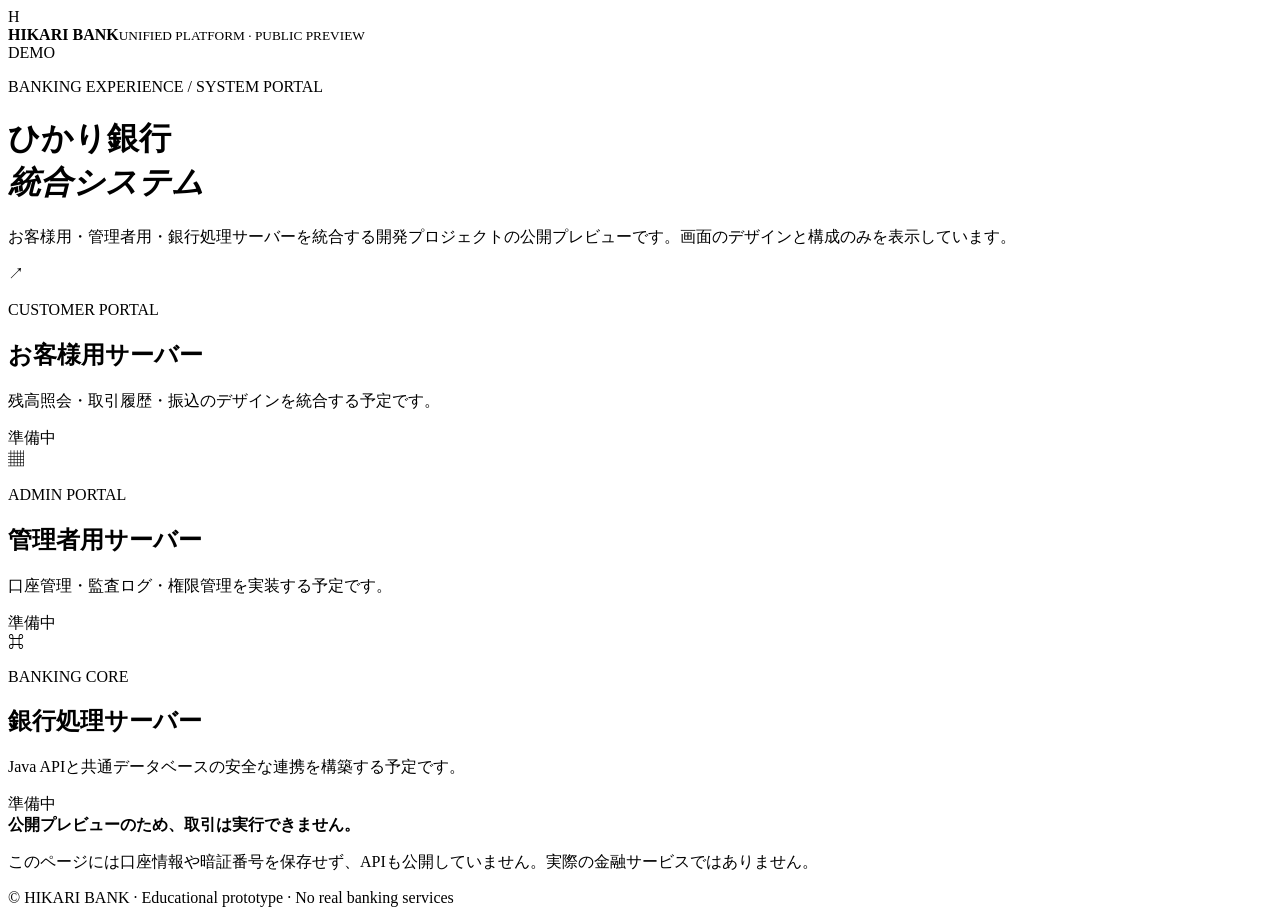
==== docs/index.html @ c7a2e097 "Prepare GitHub Pages" ====
<!doctype html>
<html lang="ja"><head><meta charset="utf-8"><meta name="viewport" content="width=device-width, initial-scale=1"><meta name="robots" content="noindex,nofollow"><title>HIKARI BANK | System Preview</title><link rel="stylesheet" href="/styles.css"></head>
<body><div class="shell"><header><div class="logo">H</div><div><strong>HIKARI BANK</strong><small>UNIFIED PLATFORM · PUBLIC PREVIEW</small></div><span class="state">DEMO</span></header>
<main><p class="kicker">BANKING EXPERIENCE / SYSTEM PORTAL</p><h1>ひかり銀行<br><em>統合システム</em></h1><p class="intro">お客様用・管理者用・銀行処理サーバーを統合する開発プロジェクトの公開プレビューです。画面のデザインと構成のみを表示しています。</p>
<div class="cards"><section><span class="symbol">↗</span><p class="tag">CUSTOMER PORTAL</p><h2>お客様用サーバー</h2><p>残高照会・取引履歴・振込のデザインを統合する予定です。</p><span class="disabled">準備中</span></section>
<section><span class="symbol">▦</span><p class="tag">ADMIN PORTAL</p><h2>管理者用サーバー</h2><p>口座管理・監査ログ・権限管理を実装する予定です。</p><span class="disabled">準備中</span></section>
<section><span class="symbol">⌘</span><p class="tag">BANKING CORE</p><h2>銀行処理サーバー</h2><p>Java APIと共通データベースの安全な連携を構築する予定です。</p><span class="disabled">準備中</span></section></div>
<div class="notice"><strong>公開プレビューのため、取引は実行できません。</strong><p>このページには口座情報や暗証番号を保存せず、APIも公開していません。実際の金融サービスではありません。</p></div></main><footer>© HIKARI BANK · Educational prototype · No real banking services</footer></div></body></html>
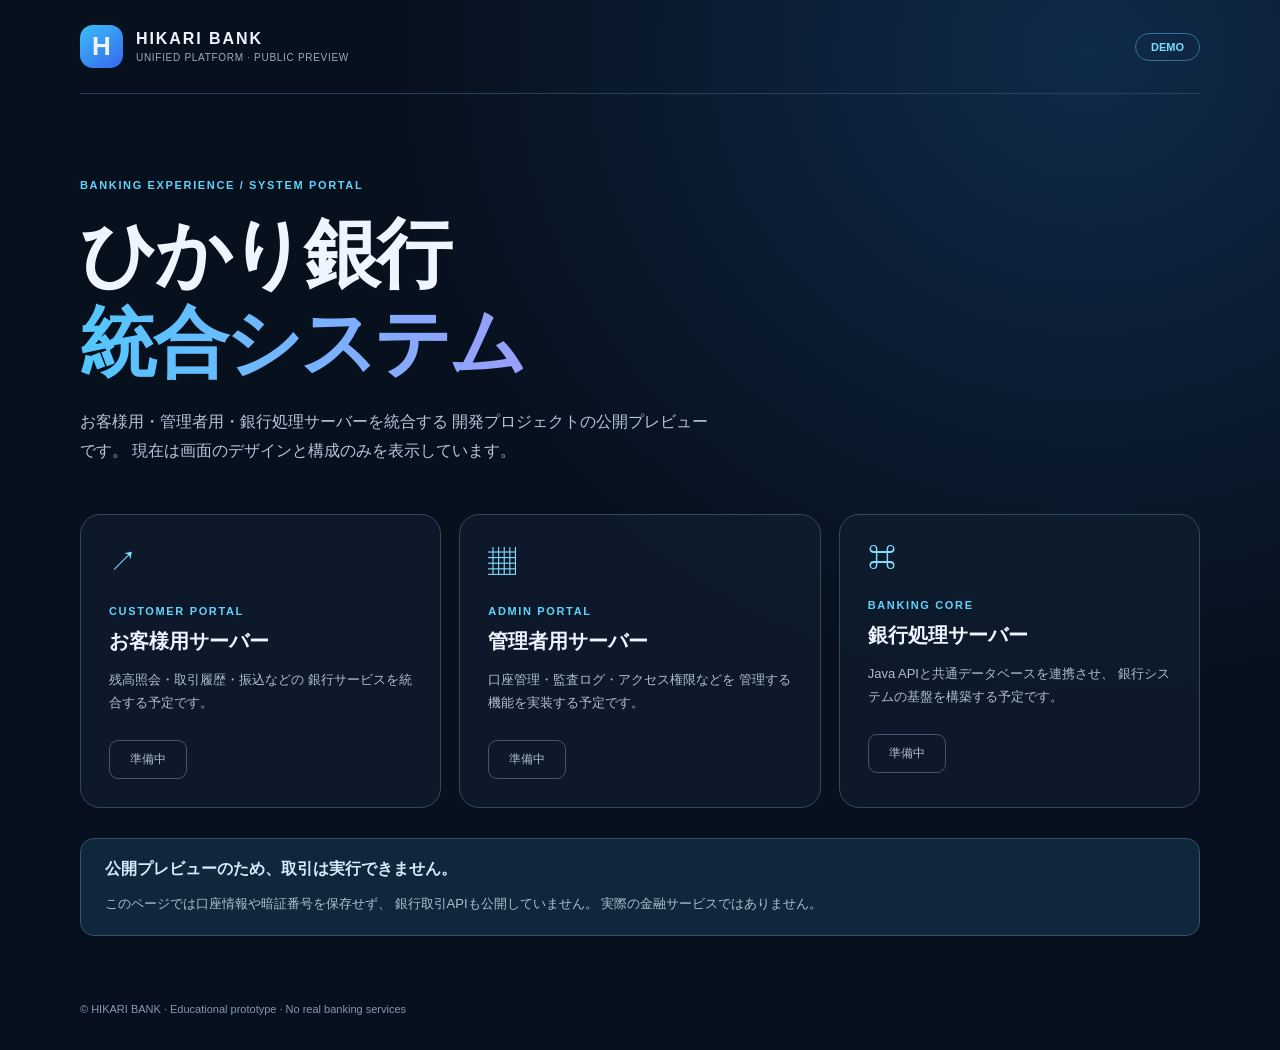
==== commit a7a601e6: "Update Hikari Bank portal" ====
--- a/docs/index.html
+++ b/docs/index.html
@@ -1,8 +1,126 @@
-<!doctype html>
-<html lang="ja"><head><meta charset="utf-8"><meta name="viewport" content="width=device-width, initial-scale=1"><meta name="robots" content="noindex,nofollow"><title>HIKARI BANK | System Preview</title><link rel="stylesheet" href="/styles.css"></head>
-<body><div class="shell"><header><div class="logo">H</div><div><strong>HIKARI BANK</strong><small>UNIFIED PLATFORM · PUBLIC PREVIEW</small></div><span class="state">DEMO</span></header>
-<main><p class="kicker">BANKING EXPERIENCE / SYSTEM PORTAL</p><h1>ひかり銀行<br><em>統合システム</em></h1><p class="intro">お客様用・管理者用・銀行処理サーバーを統合する開発プロジェクトの公開プレビューです。画面のデザインと構成のみを表示しています。</p>
-<div class="cards"><section><span class="symbol">↗</span><p class="tag">CUSTOMER PORTAL</p><h2>お客様用サーバー</h2><p>残高照会・取引履歴・振込のデザインを統合する予定です。</p><span class="disabled">準備中</span></section>
-<section><span class="symbol">▦</span><p class="tag">ADMIN PORTAL</p><h2>管理者用サーバー</h2><p>口座管理・監査ログ・権限管理を実装する予定です。</p><span class="disabled">準備中</span></section>
-<section><span class="symbol">⌘</span><p class="tag">BANKING CORE</p><h2>銀行処理サーバー</h2><p>Java APIと共通データベースの安全な連携を構築する予定です。</p><span class="disabled">準備中</span></section></div>
-<div class="notice"><strong>公開プレビューのため、取引は実行できません。</strong><p>このページには口座情報や暗証番号を保存せず、APIも公開していません。実際の金融サービスではありません。</p></div></main><footer>© HIKARI BANK · Educational prototype · No real banking services</footer></div></body></html>
+
+<!DOCTYPE html>
+<html lang="ja">
+<head>
+  <meta charset="UTF-8">
+  <meta name="viewport" content="width=device-width, initial-scale=1.0">
+  <meta name="robots" content="noindex, nofollow">
+  <meta name="theme-color" content="#07111f">
+
+  <title>HIKARI BANK | 統合システム</title>
+
+  <!-- GitHub Pages対応：相対パスでCSSを読み込む -->
+  <link rel="stylesheet" href="./styles.css">
+</head>
+
+<body>
+  <div class="shell">
+
+    <!-- ヘッダー -->
+    <header>
+      <div class="logo" aria-hidden="true">H</div>
+
+      <div>
+        <strong>HIKARI BANK</strong>
+        <small>UNIFIED PLATFORM · PUBLIC PREVIEW</small>
+      </div>
+
+      <span class="state">DEMO</span>
+    </header>
+
+    <!-- メインコンテンツ -->
+    <main>
+
+      <p class="kicker">
+        BANKING EXPERIENCE / SYSTEM PORTAL
+      </p>
+
+      <h1>
+        ひかり銀行<br>
+        <em>統合システム</em>
+      </h1>
+
+      <p class="intro">
+        お客様用・管理者用・銀行処理サーバーを統合する
+        開発プロジェクトの公開プレビューです。
+        現在は画面のデザインと構成のみを表示しています。
+      </p>
+
+      <!-- システム一覧 -->
+      <div class="cards">
+
+        <!-- お客様用 -->
+        <section>
+          <span class="symbol" aria-hidden="true">↗</span>
+
+          <p class="tag">CUSTOMER PORTAL</p>
+
+          <h2>お客様用サーバー</h2>
+
+          <p>
+            残高照会・取引履歴・振込などの
+            銀行サービスを統合する予定です。
+          </p>
+
+          <span class="disabled">準備中</span>
+        </section>
+
+        <!-- 管理者用 -->
+        <section>
+          <span class="symbol" aria-hidden="true">▦</span>
+
+          <p class="tag">ADMIN PORTAL</p>
+
+          <h2>管理者用サーバー</h2>
+
+          <p>
+            口座管理・監査ログ・アクセス権限などを
+            管理する機能を実装する予定です。
+          </p>
+
+          <span class="disabled">準備中</span>
+        </section>
+
+        <!-- 銀行処理 -->
+        <section>
+          <span class="symbol" aria-hidden="true">⌘</span>
+
+          <p class="tag">BANKING CORE</p>
+
+          <h2>銀行処理サーバー</h2>
+
+          <p>
+            Java APIと共通データベースを連携させ、
+            銀行システムの基盤を構築する予定です。
+          </p>
+
+          <span class="disabled">準備中</span>
+        </section>
+
+      </div>
+
+      <!-- 注意事項 -->
+      <div class="notice">
+        <strong>
+          公開プレビューのため、取引は実行できません。
+        </strong>
+
+        <p>
+          このページでは口座情報や暗証番号を保存せず、
+          銀行取引APIも公開していません。
+          実際の金融サービスではありません。
+        </p>
+      </div>
+
+    </main>
+
+    <!-- フッター -->
+    <footer>
+      © HIKARI BANK · Educational prototype ·
+      No real banking services
+    </footer>
+
+  </div>
+</body>
+</html>
+
--- a/docs/styles.css
+++ b/docs/styles.css
@@ -0,0 +1 @@
+*{box-sizing:border-box}body{margin:0;background:#07101d;color:#eef5ff;font-family:-apple-system,BlinkMacSystemFont,"Hiragino Kaku Gothic ProN","Noto Sans JP",sans-serif;min-height:100vh;background-image:radial-gradient(ellipse at 85% 5%,#17417088,transparent 46%)}.shell{width:min(1120px,calc(100% - 36px));margin:auto}header{display:flex;align-items:center;gap:13px;border-bottom:1px solid #29405b;padding:25px 0}.logo{width:43px;height:43px;border-radius:13px;background:linear-gradient(145deg,#3abef7,#3766ef);display:grid;place-items:center;font-weight:900;font-size:26px}header strong{letter-spacing:.12em}header small{display:block;font-size:10px;color:#9aacbf;margin-top:4px;letter-spacing:.07em}.state{margin-left:auto;border:1px solid #2d7299;border-radius:30px;padding:7px 15px;color:#7bddff;font-size:11px;font-weight:700}main{padding:74px 0 42px}.kicker,.tag{color:#64d1fb;font-weight:700;letter-spacing:.15em;font-size:11px}h1{font-size:clamp(42px,7vw,76px);line-height:1.17;letter-spacing:-.045em;margin:19px 0}h1 em{font-style:normal;background:linear-gradient(90deg,#52c8ff,#9a9efc);background-clip:text;color:transparent}.intro{max-width:640px;color:#b6c6d9;line-height:1.85}.cards{margin:48px 0 30px;display:grid;grid-template-columns:repeat(3,minmax(0,1fr));gap:18px}.cards section{min-height:265px;border:1px solid #314960;background:#101e30b8;border-radius:20px;padding:28px}.symbol{font-size:28px;color:#83dcff}.tag{margin-top:24px}.cards h2{font-size:20px;margin:10px 0}.cards p:not(.tag){font-size:13px;color:#aebdd0;line-height:1.8}.disabled{display:inline-block;margin-top:12px;border:1px solid #425571;border-radius:9px;padding:10px 20px;font-size:12px;color:#afbfce}.notice{padding:20px 24px;border:1px solid #31536e;border-radius:14px;background:#10263a;color:#d4eafd}.notice p{margin-bottom:0;color:#aebfd0;font-size:13px;line-height:1.7}footer{padding:25px 0 35px;color:#8299b1;font-size:11px}@media(max-width:760px){main{padding-top:45px}.cards{grid-template-columns:1fr;margin-top:30px}.cards section{min-height:unset}header{padding:18px 0}.state{font-size:10px;padding:6px 10px}}
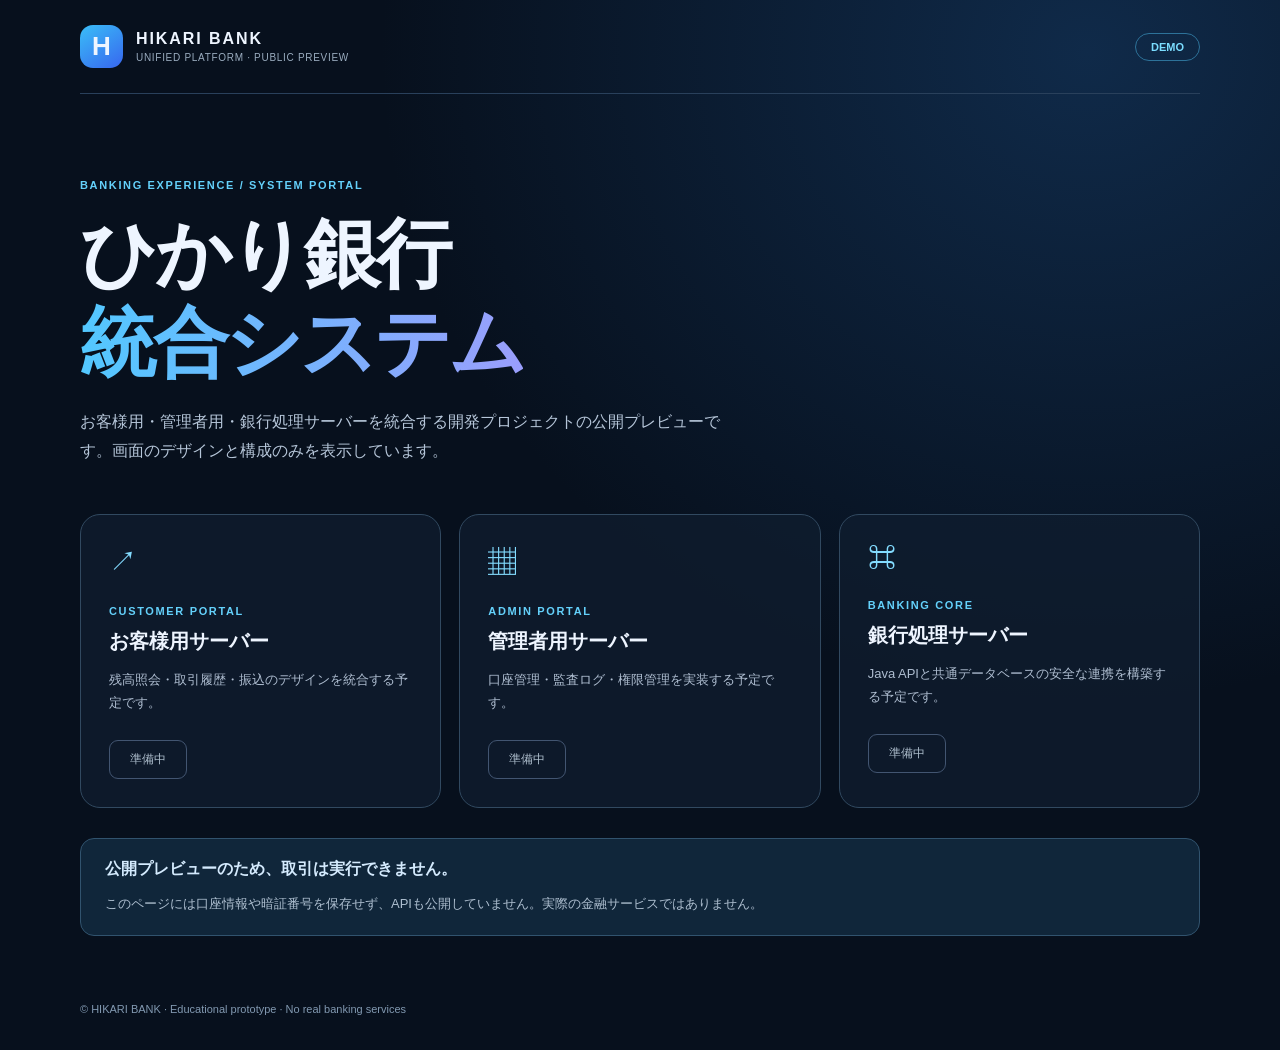
==== commit 2b343f84: "Fix GitHub Pages layout" ====
--- a/docs/index.html
+++ b/docs/index.html
@@ -1,126 +1,8 @@
-
-<!DOCTYPE html>
-<html lang="ja">
-<head>
-  <meta charset="UTF-8">
-  <meta name="viewport" content="width=device-width, initial-scale=1.0">
-  <meta name="robots" content="noindex, nofollow">
-  <meta name="theme-color" content="#07111f">
-
-  <title>HIKARI BANK | 統合システム</title>
-
-  <!-- GitHub Pages対応：相対パスでCSSを読み込む -->
-  <link rel="stylesheet" href="./styles.css">
-</head>
-
-<body>
-  <div class="shell">
-
-    <!-- ヘッダー -->
-    <header>
-      <div class="logo" aria-hidden="true">H</div>
-
-      <div>
-        <strong>HIKARI BANK</strong>
-        <small>UNIFIED PLATFORM · PUBLIC PREVIEW</small>
-      </div>
-
-      <span class="state">DEMO</span>
-    </header>
-
-    <!-- メインコンテンツ -->
-    <main>
-
-      <p class="kicker">
-        BANKING EXPERIENCE / SYSTEM PORTAL
-      </p>
-
-      <h1>
-        ひかり銀行<br>
-        <em>統合システム</em>
-      </h1>
-
-      <p class="intro">
-        お客様用・管理者用・銀行処理サーバーを統合する
-        開発プロジェクトの公開プレビューです。
-        現在は画面のデザインと構成のみを表示しています。
-      </p>
-
-      <!-- システム一覧 -->
-      <div class="cards">
-
-        <!-- お客様用 -->
-        <section>
-          <span class="symbol" aria-hidden="true">↗</span>
-
-          <p class="tag">CUSTOMER PORTAL</p>
-
-          <h2>お客様用サーバー</h2>
-
-          <p>
-            残高照会・取引履歴・振込などの
-            銀行サービスを統合する予定です。
-          </p>
-
-          <span class="disabled">準備中</span>
-        </section>
-
-        <!-- 管理者用 -->
-        <section>
-          <span class="symbol" aria-hidden="true">▦</span>
-
-          <p class="tag">ADMIN PORTAL</p>
-
-          <h2>管理者用サーバー</h2>
-
-          <p>
-            口座管理・監査ログ・アクセス権限などを
-            管理する機能を実装する予定です。
-          </p>
-
-          <span class="disabled">準備中</span>
-        </section>
-
-        <!-- 銀行処理 -->
-        <section>
-          <span class="symbol" aria-hidden="true">⌘</span>
-
-          <p class="tag">BANKING CORE</p>
-
-          <h2>銀行処理サーバー</h2>
-
-          <p>
-            Java APIと共通データベースを連携させ、
-            銀行システムの基盤を構築する予定です。
-          </p>
-
-          <span class="disabled">準備中</span>
-        </section>
-
-      </div>
-
-      <!-- 注意事項 -->
-      <div class="notice">
-        <strong>
-          公開プレビューのため、取引は実行できません。
-        </strong>
-
-        <p>
-          このページでは口座情報や暗証番号を保存せず、
-          銀行取引APIも公開していません。
-          実際の金融サービスではありません。
-        </p>
-      </div>
-
-    </main>
-
-    <!-- フッター -->
-    <footer>
-      © HIKARI BANK · Educational prototype ·
-      No real banking services
-    </footer>
-
-  </div>
-</body>
-</html>
-
+<!doctype html>
+<html lang="ja"><head><meta charset="utf-8"><meta name="viewport" content="width=device-width, initial-scale=1"><meta name="robots" content="noindex,nofollow"><title>HIKARI BANK | System Preview</title><link rel="stylesheet" href="./styles.css"></head>
+<body><div class="shell"><header><div class="logo">H</div><div><strong>HIKARI BANK</strong><small>UNIFIED PLATFORM · PUBLIC PREVIEW</small></div><span class="state">DEMO</span></header>
+<main><p class="kicker">BANKING EXPERIENCE / SYSTEM PORTAL</p><h1>ひかり銀行<br><em>統合システム</em></h1><p class="intro">お客様用・管理者用・銀行処理サーバーを統合する開発プロジェクトの公開プレビューです。画面のデザインと構成のみを表示しています。</p>
+<div class="cards"><section><span class="symbol">↗</span><p class="tag">CUSTOMER PORTAL</p><h2>お客様用サーバー</h2><p>残高照会・取引履歴・振込のデザインを統合する予定です。</p><span class="disabled">準備中</span></section>
+<section><span class="symbol">▦</span><p class="tag">ADMIN PORTAL</p><h2>管理者用サーバー</h2><p>口座管理・監査ログ・権限管理を実装する予定です。</p><span class="disabled">準備中</span></section>
+<section><span class="symbol">⌘</span><p class="tag">BANKING CORE</p><h2>銀行処理サーバー</h2><p>Java APIと共通データベースの安全な連携を構築する予定です。</p><span class="disabled">準備中</span></section></div>
+<div class="notice"><strong>公開プレビューのため、取引は実行できません。</strong><p>このページには口座情報や暗証番号を保存せず、APIも公開していません。実際の金融サービスではありません。</p></div></main><footer>© HIKARI BANK · Educational prototype · No real banking services</footer></div></body></html>
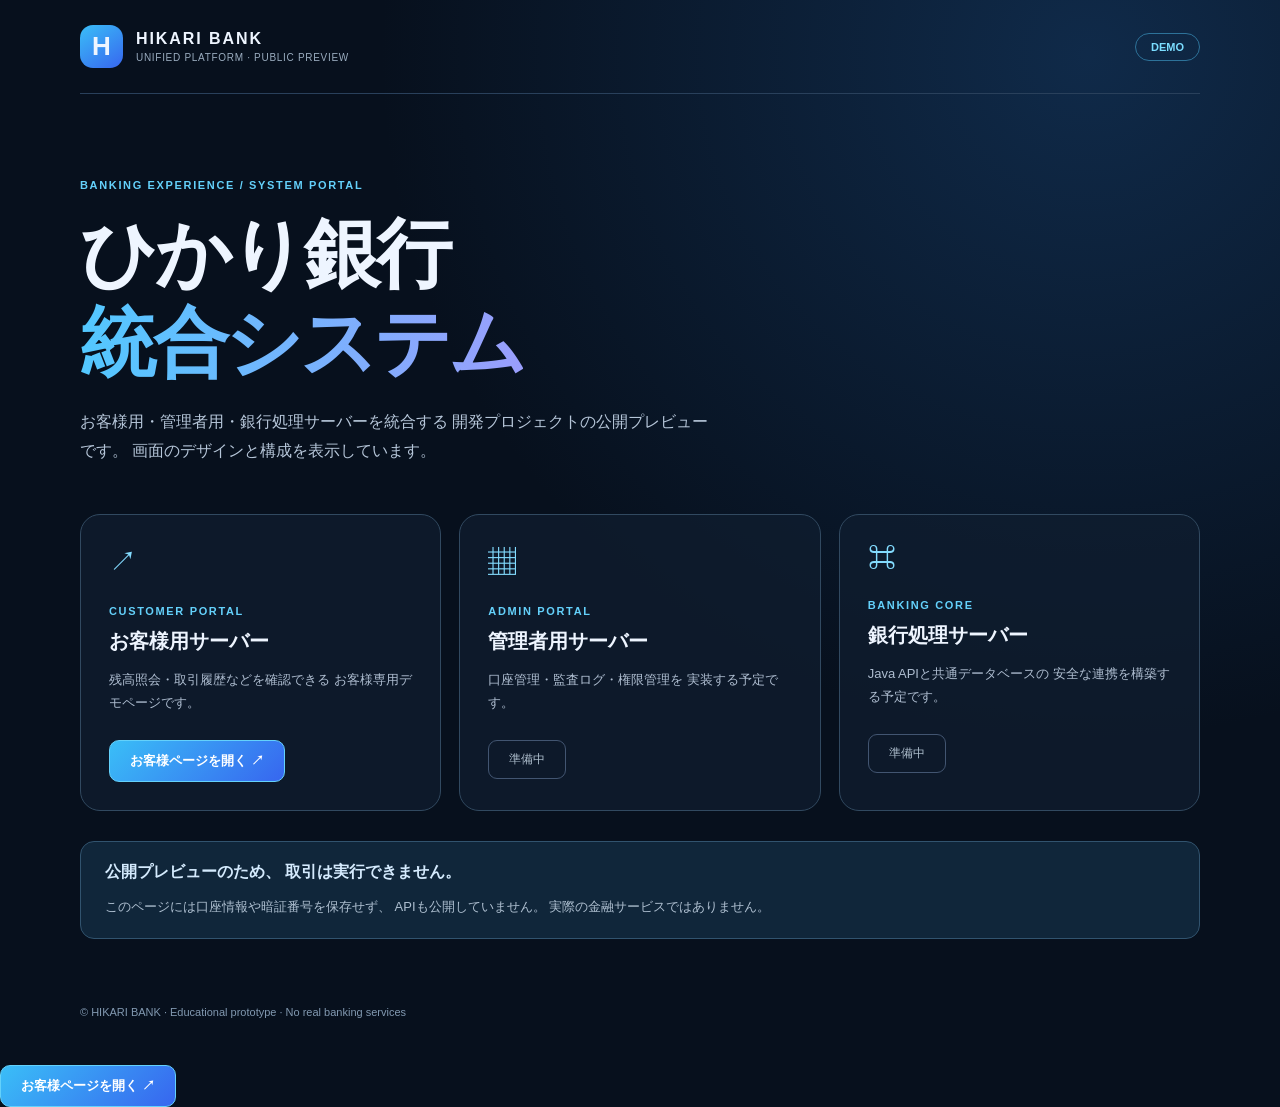
==== commit 0a5dce9a: "Fix CSS and connect customer portal" ====
--- a/docs/index.html
+++ b/docs/index.html
@@ -1,8 +1,119 @@
+
 <!doctype html>
-<html lang="ja"><head><meta charset="utf-8"><meta name="viewport" content="width=device-width, initial-scale=1"><meta name="robots" content="noindex,nofollow"><title>HIKARI BANK | System Preview</title><link rel="stylesheet" href="./styles.css"></head>
-<body><div class="shell"><header><div class="logo">H</div><div><strong>HIKARI BANK</strong><small>UNIFIED PLATFORM · PUBLIC PREVIEW</small></div><span class="state">DEMO</span></header>
-<main><p class="kicker">BANKING EXPERIENCE / SYSTEM PORTAL</p><h1>ひかり銀行<br><em>統合システム</em></h1><p class="intro">お客様用・管理者用・銀行処理サーバーを統合する開発プロジェクトの公開プレビューです。画面のデザインと構成のみを表示しています。</p>
-<div class="cards"><section><span class="symbol">↗</span><p class="tag">CUSTOMER PORTAL</p><h2>お客様用サーバー</h2><p>残高照会・取引履歴・振込のデザインを統合する予定です。</p><span class="disabled">準備中</span></section>
-<section><span class="symbol">▦</span><p class="tag">ADMIN PORTAL</p><h2>管理者用サーバー</h2><p>口座管理・監査ログ・権限管理を実装する予定です。</p><span class="disabled">準備中</span></section>
-<section><span class="symbol">⌘</span><p class="tag">BANKING CORE</p><h2>銀行処理サーバー</h2><p>Java APIと共通データベースの安全な連携を構築する予定です。</p><span class="disabled">準備中</span></section></div>
-<div class="notice"><strong>公開プレビューのため、取引は実行できません。</strong><p>このページには口座情報や暗証番号を保存せず、APIも公開していません。実際の金融サービスではありません。</p></div></main><footer>© HIKARI BANK · Educational prototype · No real banking services</footer></div></body></html>
+<html lang="ja">
+<head>
+  <meta charset="utf-8">
+  <meta name="viewport" content="width=device-width, initial-scale=1">
+  <meta name="robots" content="noindex,nofollow">
+  <title>HIKARI BANK | System Preview</title>
+  <link rel="stylesheet" href="./styles.css">
+</head>
+
+<body>
+<div class="shell">
+
+  <header>
+    <div class="logo">H</div>
+
+    <div>
+      <strong>HIKARI BANK</strong>
+      <small>UNIFIED PLATFORM · PUBLIC PREVIEW</small>
+    </div>
+
+    <span class="state">DEMO</span>
+  </header>
+
+  <main>
+    <p class="kicker">
+      BANKING EXPERIENCE / SYSTEM PORTAL
+    </p>
+
+    <h1>
+      ひかり銀行<br>
+      <em>統合システム</em>
+    </h1>
+
+    <p class="intro">
+      お客様用・管理者用・銀行処理サーバーを統合する
+      開発プロジェクトの公開プレビューです。
+      画面のデザインと構成を表示しています。
+    </p>
+
+    <div class="cards">
+
+      <!-- お客様専用ページ -->
+      <section>
+        <span class="symbol">↗</span>
+        <p class="tag">CUSTOMER PORTAL</p>
+
+        <h2>お客様用サーバー</h2>
+
+        <p>
+          残高照会・取引履歴などを確認できる
+          お客様専用デモページです。
+        </p>
+
+        <a class="customer-link"
+           href="./customer.html">
+          お客様ページを開く ↗
+        </a>
+      </section>
+
+      <!-- 管理者用サーバー -->
+      <section>
+        <span class="symbol">▦</span>
+        <p class="tag">ADMIN PORTAL</p>
+
+        <h2>管理者用サーバー</h2>
+
+        <p>
+          口座管理・監査ログ・権限管理を
+          実装する予定です。
+        </p>
+
+        <span class="disabled">準備中</span>
+      </section>
+
+      <!-- 銀行処理サーバー -->
+      <section>
+        <span class="symbol">⌘</span>
+        <p class="tag">BANKING CORE</p>
+
+        <h2>銀行処理サーバー</h2>
+
+        <p>
+          Java APIと共通データベースの
+          安全な連携を構築する予定です。
+        </p>
+
+        <span class="disabled">準備中</span>
+      </section>
+
+    </div>
+
+    <div class="notice">
+      <strong>
+        公開プレビューのため、
+        取引は実行できません。
+      </strong>
+
+      <p>
+        このページには口座情報や暗証番号を保存せず、
+        APIも公開していません。
+        実際の金融サービスではありません。
+      </p>
+    </div>
+
+  </main>
+
+  <footer>
+    © HIKARI BANK · Educational prototype ·
+    No real banking services
+  </footer>
+
+</div>
+</body>
+</html>
+<a class="customer-link" href="./customer.html">
+  お客様ページを開く ↗
+</a>
--- a/docs/styles.css
+++ b/docs/styles.css
@@ -1 +1,284 @@
-*{box-sizing:border-box}body{margin:0;background:#07101d;color:#eef5ff;font-family:-apple-system,BlinkMacSystemFont,"Hiragino Kaku Gothic ProN","Noto Sans JP",sans-serif;min-height:100vh;background-image:radial-gradient(ellipse at 85% 5%,#17417088,transparent 46%)}.shell{width:min(1120px,calc(100% - 36px));margin:auto}header{display:flex;align-items:center;gap:13px;border-bottom:1px solid #29405b;padding:25px 0}.logo{width:43px;height:43px;border-radius:13px;background:linear-gradient(145deg,#3abef7,#3766ef);display:grid;place-items:center;font-weight:900;font-size:26px}header strong{letter-spacing:.12em}header small{display:block;font-size:10px;color:#9aacbf;margin-top:4px;letter-spacing:.07em}.state{margin-left:auto;border:1px solid #2d7299;border-radius:30px;padding:7px 15px;color:#7bddff;font-size:11px;font-weight:700}main{padding:74px 0 42px}.kicker,.tag{color:#64d1fb;font-weight:700;letter-spacing:.15em;font-size:11px}h1{font-size:clamp(42px,7vw,76px);line-height:1.17;letter-spacing:-.045em;margin:19px 0}h1 em{font-style:normal;background:linear-gradient(90deg,#52c8ff,#9a9efc);background-clip:text;color:transparent}.intro{max-width:640px;color:#b6c6d9;line-height:1.85}.cards{margin:48px 0 30px;display:grid;grid-template-columns:repeat(3,minmax(0,1fr));gap:18px}.cards section{min-height:265px;border:1px solid #314960;background:#101e30b8;border-radius:20px;padding:28px}.symbol{font-size:28px;color:#83dcff}.tag{margin-top:24px}.cards h2{font-size:20px;margin:10px 0}.cards p:not(.tag){font-size:13px;color:#aebdd0;line-height:1.8}.disabled{display:inline-block;margin-top:12px;border:1px solid #425571;border-radius:9px;padding:10px 20px;font-size:12px;color:#afbfce}.notice{padding:20px 24px;border:1px solid #31536e;border-radius:14px;background:#10263a;color:#d4eafd}.notice p{margin-bottom:0;color:#aebfd0;font-size:13px;line-height:1.7}footer{padding:25px 0 35px;color:#8299b1;font-size:11px}@media(max-width:760px){main{padding-top:45px}.cards{grid-template-columns:1fr;margin-top:30px}.cards section{min-height:unset}header{padding:18px 0}.state{font-size:10px;padding:6px 10px}}
+
+/* ==========================================
+   HIKARI BANK
+   UNIFIED PLATFORM - PUBLIC PREVIEW
+   Main Stylesheet
+========================================== */
+
+/* 基本設定 */
+* {
+  box-sizing: border-box;
+}
+
+body {
+  margin: 0;
+  min-height: 100vh;
+  background: #07101d;
+  background-image: radial-gradient(
+    ellipse at 85% 5%,
+    #17417088,
+    transparent 46%
+  );
+  color: #eef5ff;
+  font-family:
+    -apple-system,
+    BlinkMacSystemFont,
+    "Hiragino Kaku Gothic ProN",
+    "Noto Sans JP",
+    sans-serif;
+}
+
+/* 全体レイアウト */
+.shell {
+  width: min(1120px, calc(100% - 36px));
+  margin: auto;
+}
+
+/* ==========================================
+   HEADER
+========================================== */
+
+header {
+  display: flex;
+  align-items: center;
+  gap: 13px;
+  border-bottom: 1px solid #29405b;
+  padding: 25px 0;
+}
+
+.logo {
+  width: 43px;
+  height: 43px;
+  border-radius: 13px;
+  background: linear-gradient(
+    145deg,
+    #3abef7,
+    #3766ef
+  );
+  display: grid;
+  place-items: center;
+  font-weight: 900;
+  font-size: 26px;
+}
+
+header strong {
+  letter-spacing: 0.12em;
+}
+
+header small {
+  display: block;
+  font-size: 10px;
+  color: #9aacbf;
+  margin-top: 4px;
+  letter-spacing: 0.07em;
+}
+
+.state {
+  margin-left: auto;
+  border: 1px solid #2d7299;
+  border-radius: 30px;
+  padding: 7px 15px;
+  color: #7bddff;
+  font-size: 11px;
+  font-weight: 700;
+}
+
+/* ==========================================
+   MAIN
+========================================== */
+
+main {
+  padding: 74px 0 42px;
+}
+
+.kicker,
+.tag {
+  color: #64d1fb;
+  font-weight: 700;
+  letter-spacing: 0.15em;
+  font-size: 11px;
+}
+
+h1 {
+  font-size: clamp(42px, 7vw, 76px);
+  line-height: 1.17;
+  letter-spacing: -0.045em;
+  margin: 19px 0;
+}
+
+h1 em {
+  font-style: normal;
+  background: linear-gradient(
+    90deg,
+    #52c8ff,
+    #9a9efc
+  );
+  background-clip: text;
+  -webkit-background-clip: text;
+  color: transparent;
+}
+
+.intro {
+  max-width: 640px;
+  color: #b6c6d9;
+  line-height: 1.85;
+}
+
+/* ==========================================
+   SYSTEM CARDS
+========================================== */
+
+.cards {
+  margin: 48px 0 30px;
+  display: grid;
+  grid-template-columns: repeat(3, minmax(0, 1fr));
+  gap: 18px;
+}
+
+.cards section {
+  min-height: 265px;
+  border: 1px solid #314960;
+  background: #101e30b8;
+  border-radius: 20px;
+  padding: 28px;
+}
+
+.symbol {
+  font-size: 28px;
+  color: #83dcff;
+}
+
+.tag {
+  margin-top: 24px;
+}
+
+.cards h2 {
+  font-size: 20px;
+  margin: 10px 0;
+}
+
+.cards p:not(.tag) {
+  font-size: 13px;
+  color: #aebdd0;
+  line-height: 1.8;
+}
+
+/* 準備中 */
+.disabled {
+  display: inline-block;
+  margin-top: 12px;
+  border: 1px solid #425571;
+  border-radius: 9px;
+  padding: 10px 20px;
+  font-size: 12px;
+  color: #afbfce;
+}
+
+/* ==========================================
+   CUSTOMER PORTAL BUTTON
+========================================== */
+
+.customer-link {
+  display: inline-flex;
+  align-items: center;
+  justify-content: center;
+
+  margin-top: 12px;
+  padding: 11px 20px;
+
+  background: linear-gradient(
+    135deg,
+    #3abef7,
+    #3766ef
+  );
+
+  border: 1px solid #64d1fb;
+  border-radius: 10px;
+
+  color: #ffffff;
+  font-size: 13px;
+  font-weight: 700;
+  text-decoration: none;
+
+  transition:
+    transform 0.2s ease,
+    box-shadow 0.2s ease;
+}
+
+.customer-link:hover {
+  transform: translateY(-2px);
+  box-shadow: 0 6px 22px #3abef744;
+}
+
+.customer-link:focus-visible {
+  outline: 3px solid #ffffff;
+  outline-offset: 4px;
+}
+
+/* ==========================================
+   SECURITY NOTICE
+========================================== */
+
+.notice {
+  padding: 20px 24px;
+  border: 1px solid #31536e;
+  border-radius: 14px;
+  background: #10263a;
+  color: #d4eafd;
+}
+
+.notice p {
+  margin-bottom: 0;
+  color: #aebfd0;
+  font-size: 13px;
+  line-height: 1.7;
+}
+
+/* ==========================================
+   FOOTER
+========================================== */
+
+footer {
+  padding: 25px 0 35px;
+  color: #8299b1;
+  font-size: 11px;
+}
+
+/* ==========================================
+   RESPONSIVE DESIGN
+========================================== */
+
+@media (max-width: 760px) {
+  main {
+    padding-top: 45px;
+  }
+
+  .cards {
+    grid-template-columns: 1fr;
+    margin-top: 30px;
+  }
+
+  .cards section {
+    min-height: unset;
+  }
+
+  header {
+    padding: 18px 0;
+  }
+
+  .state {
+    font-size: 10px;
+    padding: 6px 10px;
+  }
+
+  .customer-link {
+    width: 100%;
+  }
+}
+
+/* 動きの軽減設定 */
+@media (prefers-reduced-motion: reduce) {
+  .customer-link {
+    transition: none;
+  }
+}
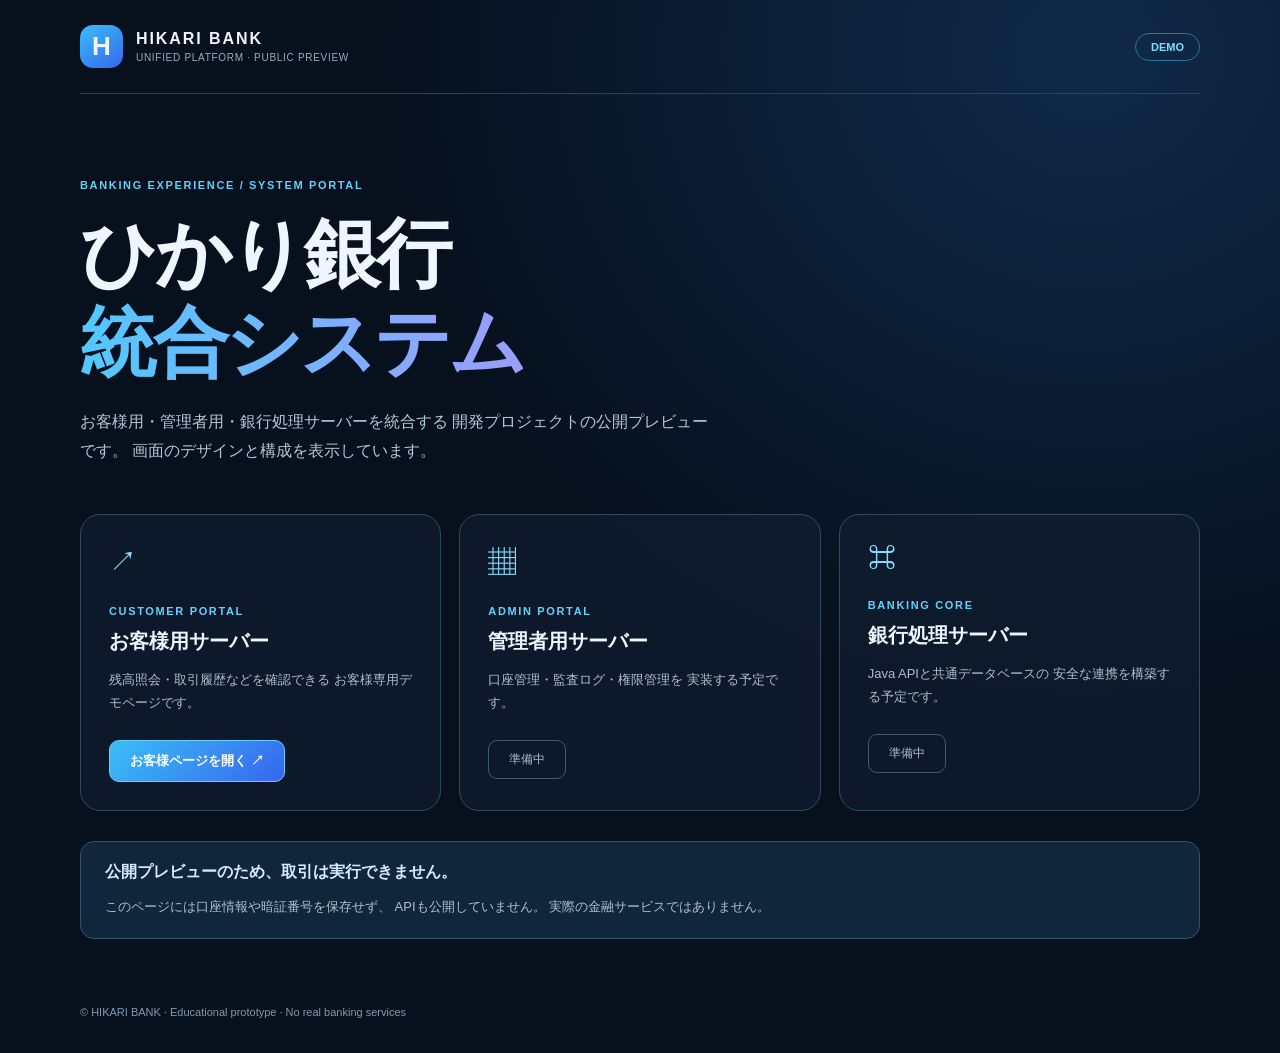
==== commit 9bf5a266: "Fix customer portal navigation" ====
--- a/docs/index.html
+++ b/docs/index.html
@@ -10,110 +10,86 @@
 </head>
 
 <body>
-<div class="shell">
+  <div class="shell">
+    <header>
+      <div class="logo">H</div>
+      <div>
+        <strong>HIKARI BANK</strong>
+        <small>UNIFIED PLATFORM · PUBLIC PREVIEW</small>
+      </div>
+      <span class="state">DEMO</span>
+    </header>
 
-  <header>
-    <div class="logo">H</div>
+    <main>
+      <p class="kicker">BANKING EXPERIENCE / SYSTEM PORTAL</p>
 
-    <div>
-      <strong>HIKARI BANK</strong>
-      <small>UNIFIED PLATFORM · PUBLIC PREVIEW</small>
-    </div>
+      <h1>
+        ひかり銀行<br>
+        <em>統合システム</em>
+      </h1>
 
-    <span class="state">DEMO</span>
-  </header>
+      <p class="intro">
+        お客様用・管理者用・銀行処理サーバーを統合する
+        開発プロジェクトの公開プレビューです。
+        画面のデザインと構成を表示しています。
+      </p>
 
-  <main>
-    <p class="kicker">
-      BANKING EXPERIENCE / SYSTEM PORTAL
-    </p>
+      <div class="cards">
+        <!-- お客様専用ページ -->
+        <section>
+          <span class="symbol">↗</span>
+          <p class="tag">CUSTOMER PORTAL</p>
+          <h2>お客様用サーバー</h2>
+          <p>
+            残高照会・取引履歴などを確認できる
+            お客様専用デモページです。
+          </p>
+          <a class="customer-link" href="./customer.html">
+            お客様ページを開く ↗
+          </a>
+        </section>
 
-    <h1>
-      ひかり銀行<br>
-      <em>統合システム</em>
-    </h1>
+        <!-- 管理者用サーバー -->
+        <section>
+          <span class="symbol">▦</span>
+          <p class="tag">ADMIN PORTAL</p>
+          <h2>管理者用サーバー</h2>
+          <p>
+            口座管理・監査ログ・権限管理を
+            実装する予定です。
+          </p>
+          <span class="disabled">準備中</span>
+        </section>
 
-    <p class="intro">
-      お客様用・管理者用・銀行処理サーバーを統合する
-      開発プロジェクトの公開プレビューです。
-      画面のデザインと構成を表示しています。
-    </p>
+        <!-- 銀行処理サーバー -->
+        <section>
+          <span class="symbol">⌘</span>
+          <p class="tag">BANKING CORE</p>
+          <h2>銀行処理サーバー</h2>
+          <p>
+            Java APIと共通データベースの
+            安全な連携を構築する予定です。
+          </p>
+          <span class="disabled">準備中</span>
+        </section>
+      </div>
 
-    <div class="cards">
+      <div class="notice">
+        <strong>
+          公開プレビューのため、取引は実行できません。
+        </strong>
+        <p>
+          このページには口座情報や暗証番号を保存せず、
+          APIも公開していません。
+          実際の金融サービスではありません。
+        </p>
+      </div>
+    </main>
 
-      <!-- お客様専用ページ -->
-      <section>
-        <span class="symbol">↗</span>
-        <p class="tag">CUSTOMER PORTAL</p>
-
-        <h2>お客様用サーバー</h2>
-
-        <p>
-          残高照会・取引履歴などを確認できる
-          お客様専用デモページです。
-        </p>
-
-        <a class="customer-link"
-           href="./customer.html">
-          お客様ページを開く ↗
-        </a>
-      </section>
-
-      <!-- 管理者用サーバー -->
-      <section>
-        <span class="symbol">▦</span>
-        <p class="tag">ADMIN PORTAL</p>
-
-        <h2>管理者用サーバー</h2>
-
-        <p>
-          口座管理・監査ログ・権限管理を
-          実装する予定です。
-        </p>
-
-        <span class="disabled">準備中</span>
-      </section>
-
-      <!-- 銀行処理サーバー -->
-      <section>
-        <span class="symbol">⌘</span>
-        <p class="tag">BANKING CORE</p>
-
-        <h2>銀行処理サーバー</h2>
-
-        <p>
-          Java APIと共通データベースの
-          安全な連携を構築する予定です。
-        </p>
-
-        <span class="disabled">準備中</span>
-      </section>
-
-    </div>
-
-    <div class="notice">
-      <strong>
-        公開プレビューのため、
-        取引は実行できません。
-      </strong>
-
-      <p>
-        このページには口座情報や暗証番号を保存せず、
-        APIも公開していません。
-        実際の金融サービスではありません。
-      </p>
-    </div>
-
-  </main>
-
-  <footer>
-    © HIKARI BANK · Educational prototype ·
-    No real banking services
-  </footer>
-
-</div>
+    <footer>
+      © HIKARI BANK · Educational prototype ·
+      No real banking services
+    </footer>
+  </div>
 </body>
 </html>
-<a class="customer-link" href="./customer.html">
-  お客様ページを開く ↗
-</a>
